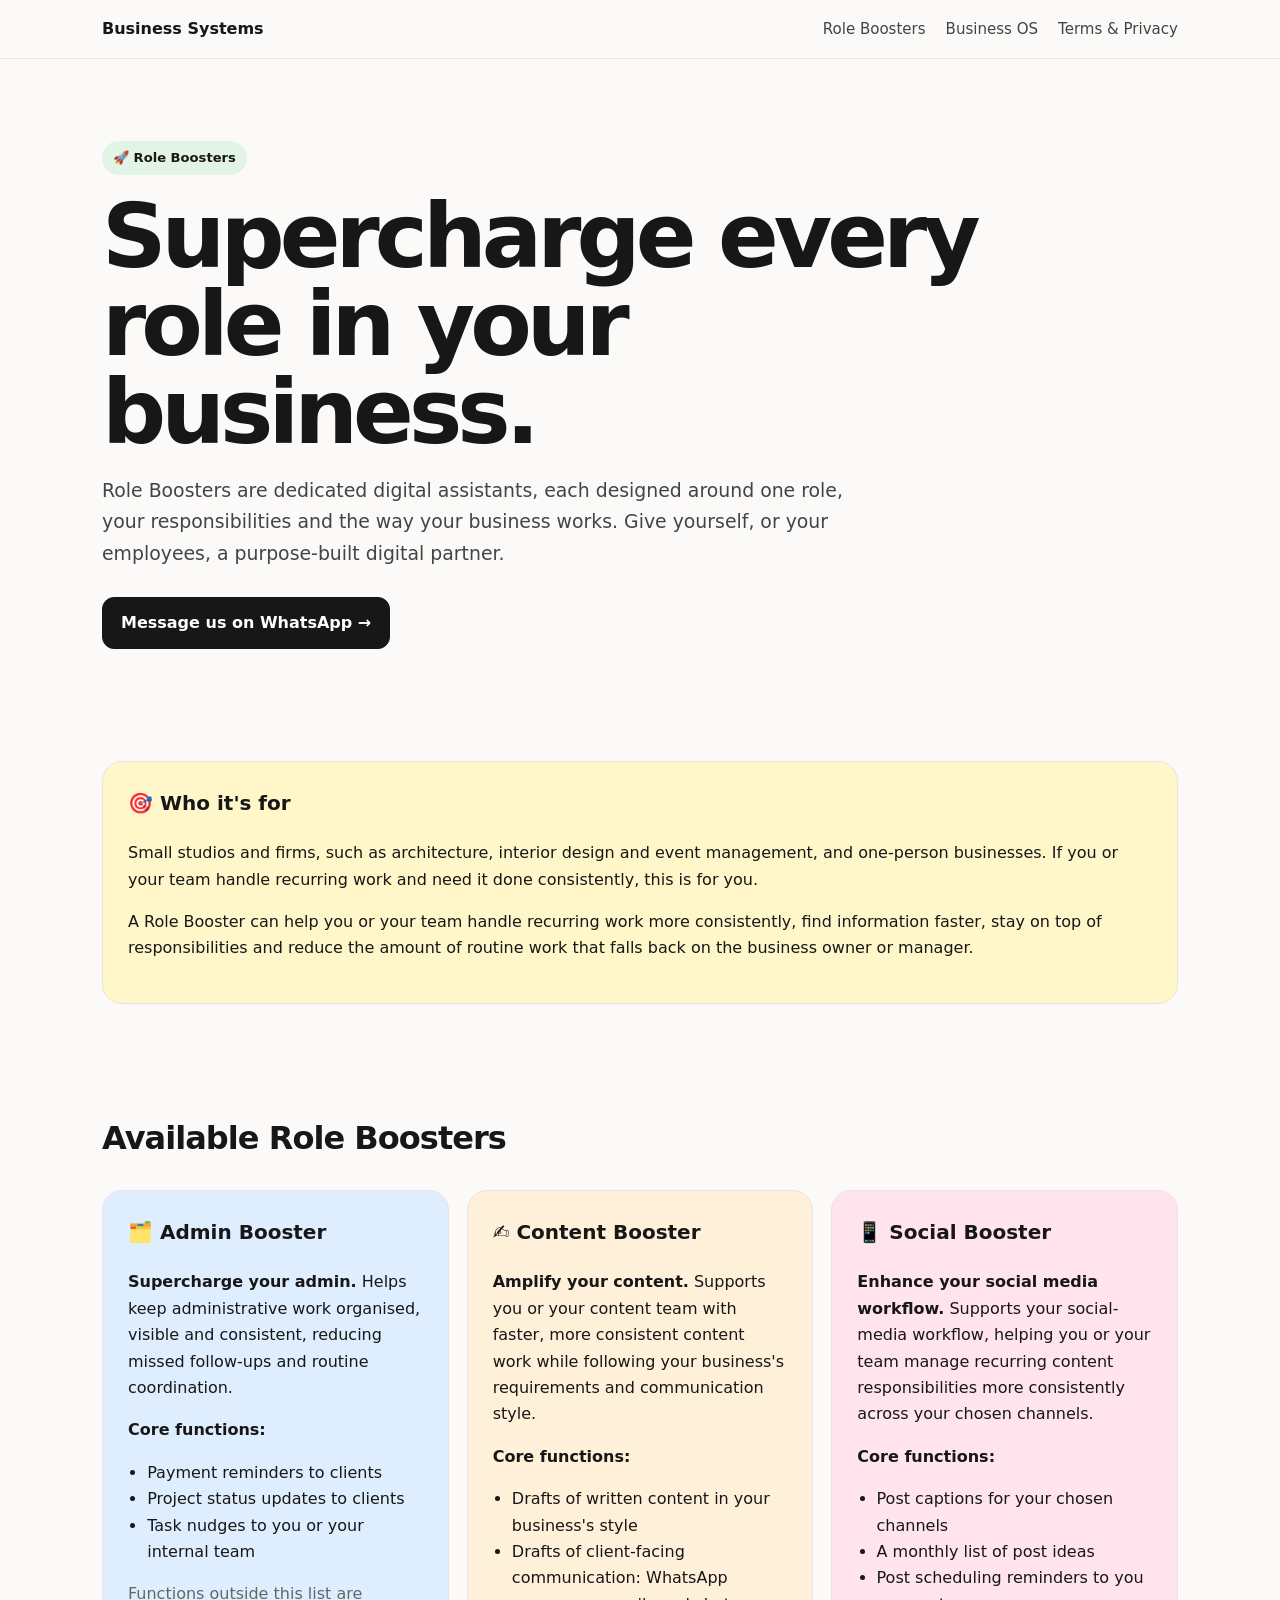
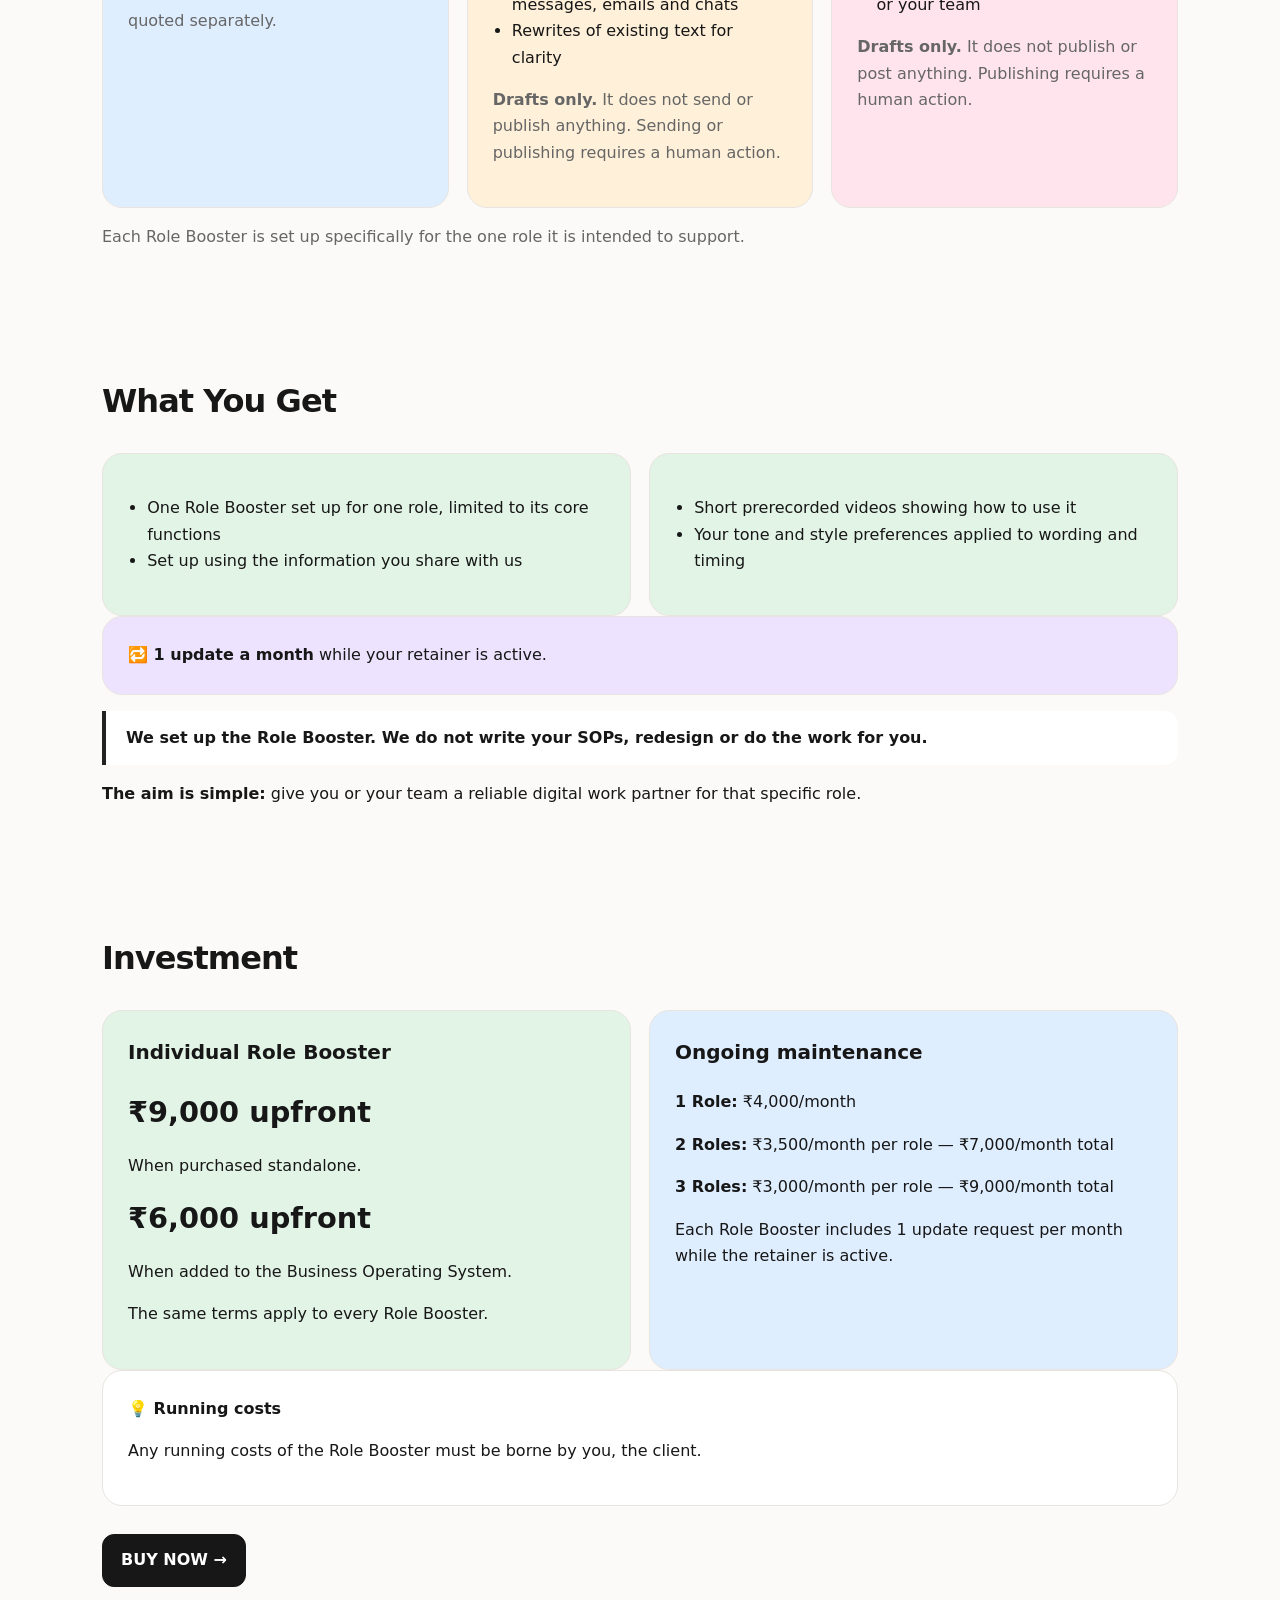
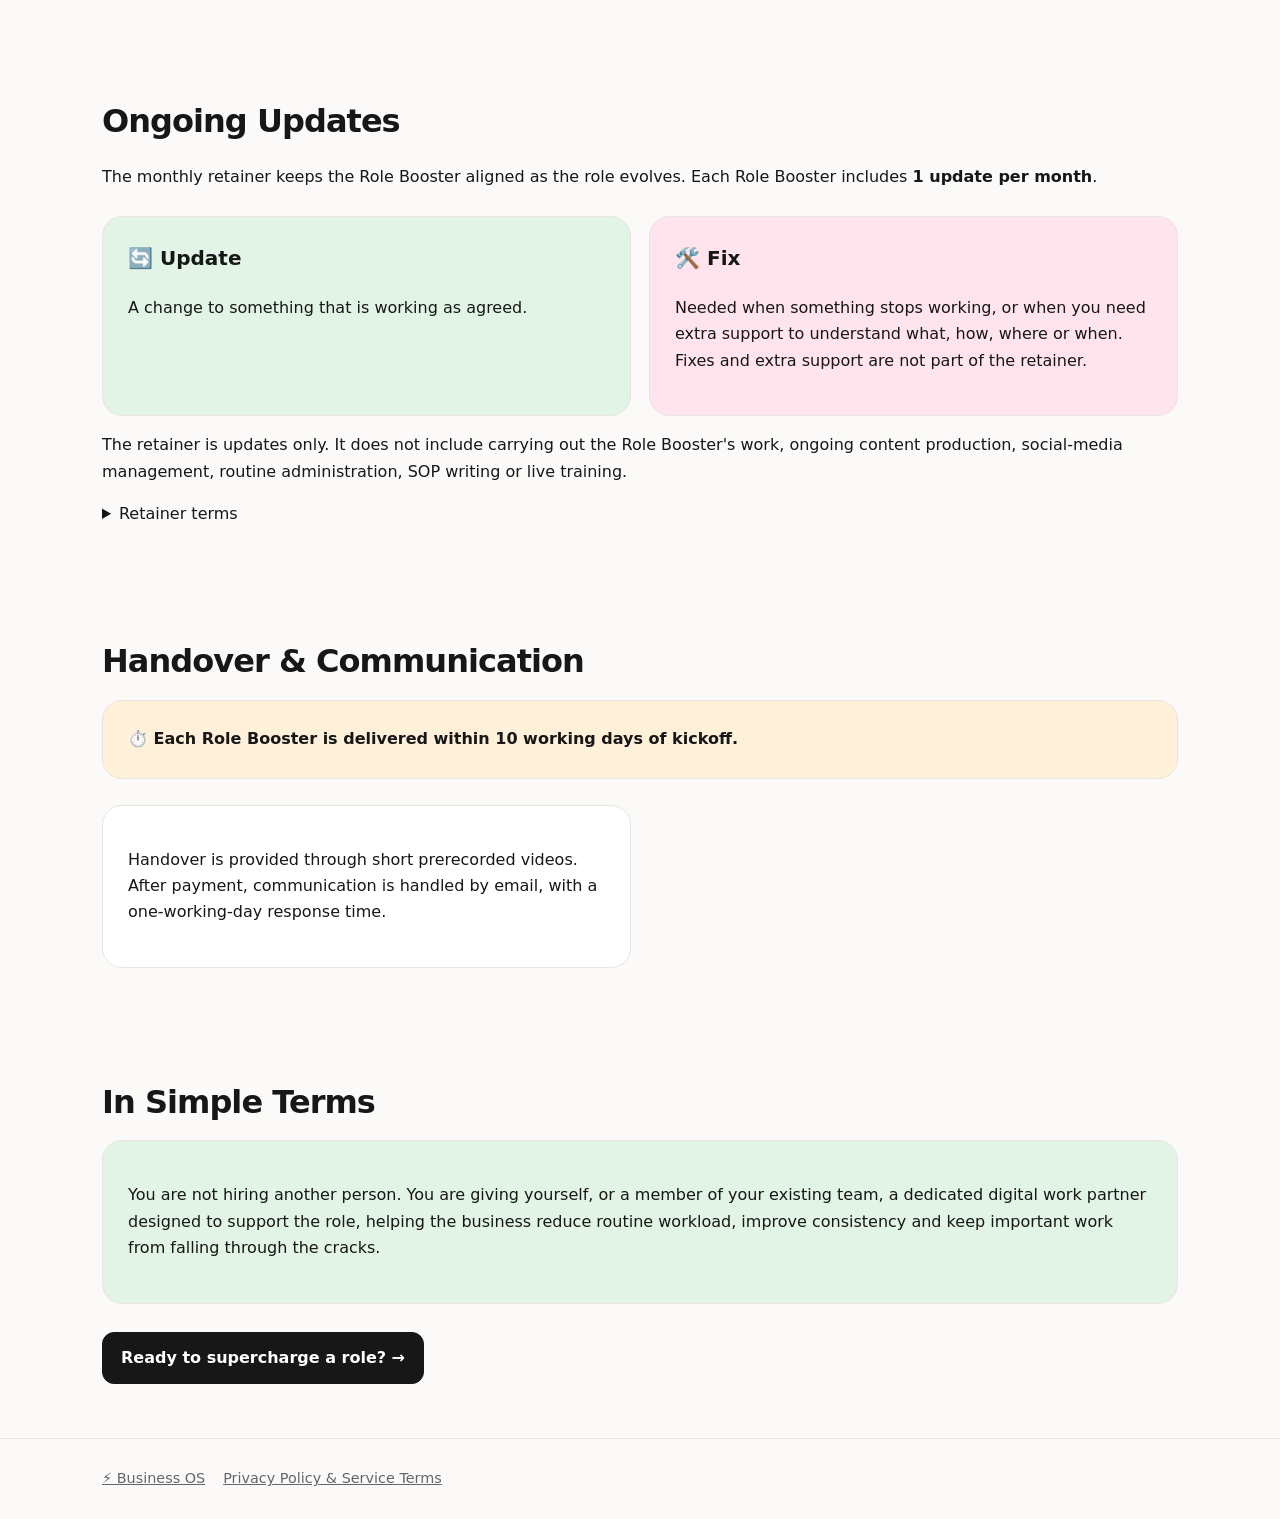
==== role-boosters.html @ ece938fb "Add files via upload" ====
<!doctype html><html lang="en"><head><meta charset="utf-8"><meta name="viewport" content="width=device-width,initial-scale=1"><title>Role Boosters</title><link rel="stylesheet" href="styles.css"></head><body>
<nav><div class="nav"><a class="brand" href="index.html">Business Systems</a><div class="links"><a href="role-boosters.html">Role Boosters</a><a href="business-os.html">Business OS</a><a href="terms-privacy.html">Terms & Privacy</a></div></div></nav><main><div class="wrap">
<section class="hero"><span class="eyebrow">🚀 Role Boosters</span><h1>Supercharge every role in your business.</h1><p>Role Boosters are dedicated digital assistants, each designed around one role, your responsibilities and the way your business works. Give yourself, or your employees, a purpose-built digital partner.</p><div class="actions"><a class="btn" href="https://wa.me/919288174504?text=Hey%20Leah,%20I%20am%20interested%20in%20Role%20Boosters">Message us on WhatsApp →</a></div></section>
<section><div class="card tint-yellow"><h3>🎯 Who it's for</h3><p>Small studios and firms, such as architecture, interior design and event management, and one-person businesses. If you or your team handle recurring work and need it done consistently, this is for you.</p><p>A Role Booster can help you or your team handle recurring work more consistently, find information faster, stay on top of responsibilities and reduce the amount of routine work that falls back on the business owner or manager.</p></div></section>
<section><h2 class="section-title">Available Role Boosters</h2><div class="grid"><article class="card tint-blue"><h3>🗂️ Admin Booster</h3><p><strong>Supercharge your admin.</strong> Helps keep administrative work organised, visible and consistent, reducing missed follow-ups and routine coordination.</p><strong>Core functions:</strong><ul><li>Payment reminders to clients</li><li>Project status updates to clients</li><li>Task nudges to you or your internal team</li></ul><p class="muted">Functions outside this list are quoted separately.</p></article><article class="card tint-orange"><h3>✍️ Content Booster</h3><p><strong>Amplify your content.</strong> Supports you or your content team with faster, more consistent content work while following your business's requirements and communication style.</p><strong>Core functions:</strong><ul><li>Drafts of written content in your business's style</li><li>Drafts of client-facing communication: WhatsApp messages, emails and chats</li><li>Rewrites of existing text for clarity</li></ul><p class="muted"><strong>Drafts only.</strong> It does not send or publish anything. Sending or publishing requires a human action.</p></article><article class="card tint-pink"><h3>📱 Social Booster</h3><p><strong>Enhance your social media workflow.</strong> Supports your social-media workflow, helping you or your team manage recurring content responsibilities more consistently across your chosen channels.</p><strong>Core functions:</strong><ul><li>Post captions for your chosen channels</li><li>A monthly list of post ideas</li><li>Post scheduling reminders to you or your team</li></ul><p class="muted"><strong>Drafts only.</strong> It does not publish or post anything. Publishing requires a human action.</p></article></div><p class="muted">Each Role Booster is set up specifically for the one role it is intended to support.</p></section>
<section><h2 class="section-title">What You Get</h2><div class="grid two"><div class="card tint-green"><ul><li>One Role Booster set up for one role, limited to its core functions</li><li>Set up using the information you share with us</li></ul></div><div class="card tint-green"><ul><li>Short prerecorded videos showing how to use it</li><li>Your tone and style preferences applied to wording and timing</li></ul></div></div><div class="card tint-purple"><strong>🔁 1 update a month</strong> while your retainer is active.</div><p class="quote">We set up the Role Booster. We do not write your SOPs, redesign or do the work for you.</p><p><strong>The aim is simple:</strong> give you or your team a reliable digital work partner for that specific role.</p></section>
<section><h2 class="section-title">Investment</h2><div class="grid two"><div class="card tint-green"><h3>Individual Role Booster</h3><div class="price">₹9,000 upfront</div><p>When purchased standalone.</p><div class="price">₹6,000 upfront</div><p>When added to the Business Operating System.</p><p>The same terms apply to every Role Booster.</p></div><div class="card tint-blue"><h3>Ongoing maintenance</h3><p><strong>1 Role:</strong> ₹4,000/month</p><p><strong>2 Roles:</strong> ₹3,500/month per role — ₹7,000/month total</p><p><strong>3 Roles:</strong> ₹3,000/month per role — ₹9,000/month total</p><p>Each Role Booster includes 1 update request per month while the retainer is active.</p></div></div><div class="card"><strong>💡 Running costs</strong><p>Any running costs of the Role Booster must be borne by you, the client.</p></div><div class="actions"><a class="btn" href="https://wa.me/919288174504?text=Hey%20Leah,%20I%20want%20to%20buy%20a%20Role%20Booster">BUY NOW →</a></div></section>
<section><h2 class="section-title">Ongoing Updates</h2><p>The monthly retainer keeps the Role Booster aligned as the role evolves. Each Role Booster includes <strong>1 update per month</strong>.</p><div class="grid two"><div class="card tint-green"><h3>🔄 Update</h3><p>A change to something that is working as agreed.</p></div><div class="card tint-pink"><h3>🛠️ Fix</h3><p>Needed when something stops working, or when you need extra support to understand what, how, where or when. Fixes and extra support are not part of the retainer.</p></div></div><p>The retainer is updates only. It does not include carrying out the Role Booster's work, ongoing content production, social-media management, routine administration, SOP writing or live training.</p><details><summary>Retainer terms</summary><ul><li>Mandatory for the duration, not optional.</li><li>Prepaid monthly on the fifteenth day of the previous calendar month. Final due date: 25th day of the previous calendar month.</li><li>Updates pause while payment is outstanding.</li><li>Fixes and extra support: charged hourly, pre-booked and prepaid.</li></ul></details></section>
<section><h2 class="section-title">Handover & Communication</h2><div class="card tint-orange"><strong>⏱️ Each Role Booster is delivered within 10 working days of kickoff.</strong></div><div class="grid two"><div class="card"><p>Handover is provided through short prerecorded videos. After payment, communication is handled by email, with a one-working-day response time.</p></div></div></section>
<section><h2 class="section-title">In Simple Terms</h2><div class="card tint-green"><p>You are not hiring another person. You are giving yourself, or a member of your existing team, a dedicated digital work partner designed to support the role, helping the business reduce routine workload, improve consistency and keep important work from falling through the cracks.</p></div><div class="actions"><a class="btn" href="https://wa.me/919288174504?text=Hey%20Leah,%20I%20am%20interested%20in%20Role%20Boosters">Ready to supercharge a role? →</a></div></section>
</div></main><footer><div class="wrap"><div class="footer-links"><a href="business-os.html">⚡ Business OS</a><a href="terms-privacy.html">Privacy Policy & Service Terms</a></div></div></footer></body></html>
---- styles.css ----
:root{--ink:#171717;--muted:#666;--bg:#fbfaf8;--card:#fff;--line:#e8e4df;--blue:#dfeeff;--purple:#eee3ff;--green:#e2f4e6;--orange:#fff0d9;--pink:#ffe4ee;--yellow:#fff6c9;--red:#ffe1e1;--max:1120px}
*{box-sizing:border-box}html{scroll-behavior:smooth}body{margin:0;background:var(--bg);color:var(--ink);font-family:Inter,ui-sans-serif,system-ui,-apple-system,BlinkMacSystemFont,"Segoe UI",sans-serif;line-height:1.65}a{color:inherit}nav{position:sticky;top:0;z-index:10;background:rgba(251,250,248,.94);backdrop-filter:blur(12px);border-bottom:1px solid var(--line)}.nav{max-width:var(--max);margin:auto;padding:16px 22px;display:flex;align-items:center;justify-content:space-between;gap:20px}.brand{font-weight:800;text-decoration:none}.links{display:flex;gap:20px;flex-wrap:wrap;font-size:.94rem}.links a{text-decoration:none;color:#444}.links a:hover{text-decoration:underline}.wrap{max-width:var(--max);margin:auto;padding:0 22px}.hero{padding:82px 0 58px}.eyebrow{display:inline-block;padding:6px 11px;border-radius:999px;background:var(--green);font-weight:700;font-size:.82rem}.hero h1{font-size:clamp(2.7rem,7vw,5.7rem);line-height:.98;letter-spacing:-.055em;max-width:900px;margin:18px 0}.hero p{font-size:1.18rem;max-width:760px;color:#444}.actions{display:flex;gap:12px;flex-wrap:wrap;margin-top:28px}.btn{display:inline-block;padding:12px 18px;border-radius:12px;text-decoration:none;font-weight:750;border:1px solid var(--ink);background:var(--ink);color:white}.btn.alt{background:white;color:var(--ink)}section{padding:54px 0}.section-title{font-size:2rem;letter-spacing:-.03em;margin:0 0 12px}.section-lead{color:var(--muted);max-width:760px}.grid{display:grid;grid-template-columns:repeat(3,1fr);gap:18px;margin-top:26px}.grid.two{grid-template-columns:repeat(2,1fr)}.card{background:var(--card);border:1px solid var(--line);border-radius:20px;padding:25px}.card h3{margin-top:0;font-size:1.25rem}.tint-blue{background:var(--blue)}.tint-purple{background:var(--purple)}.tint-green{background:var(--green)}.tint-orange{background:var(--orange)}.tint-pink{background:var(--pink)}.tint-yellow{background:var(--yellow)}.tint-red{background:var(--red)}.pill{font-size:.8rem;font-weight:800;text-transform:uppercase;letter-spacing:.08em;color:#555}.price{font-size:1.8rem;font-weight:850;margin:.25rem 0}.muted{color:var(--muted)}ul{padding-left:1.2rem}.quote{border-left:4px solid #222;padding:14px 20px;background:white;border-radius:0 14px 14px 0;font-weight:650}.compare{width:100%;border-collapse:collapse;margin-top:22px;background:white;border:1px solid var(--line);border-radius:16px;overflow:hidden}.compare th,.compare td{text-align:left;padding:15px;border-bottom:1px solid var(--line);vertical-align:top}.compare th{background:#f4f1ed}.faq details{background:white;border:1px solid var(--line);border-radius:14px;padding:16px 18px;margin:10px 0}.faq summary{cursor:pointer;font-weight:750}.cta{padding:44px;border-radius:26px;background:var(--ink);color:white}.cta p{color:#ddd}.cta .btn{background:white;color:var(--ink);border-color:white}footer{border-top:1px solid var(--line);padding:28px 0;color:var(--muted);font-size:.9rem}.footer-links{display:flex;gap:18px;flex-wrap:wrap}@media(max-width:760px){.links{gap:10px;font-size:.84rem}.hero{padding-top:55px}.grid,.grid.two{grid-template-columns:1fr}.card{padding:21px}.compare{font-size:.9rem}.compare th,.compare td{padding:11px}}
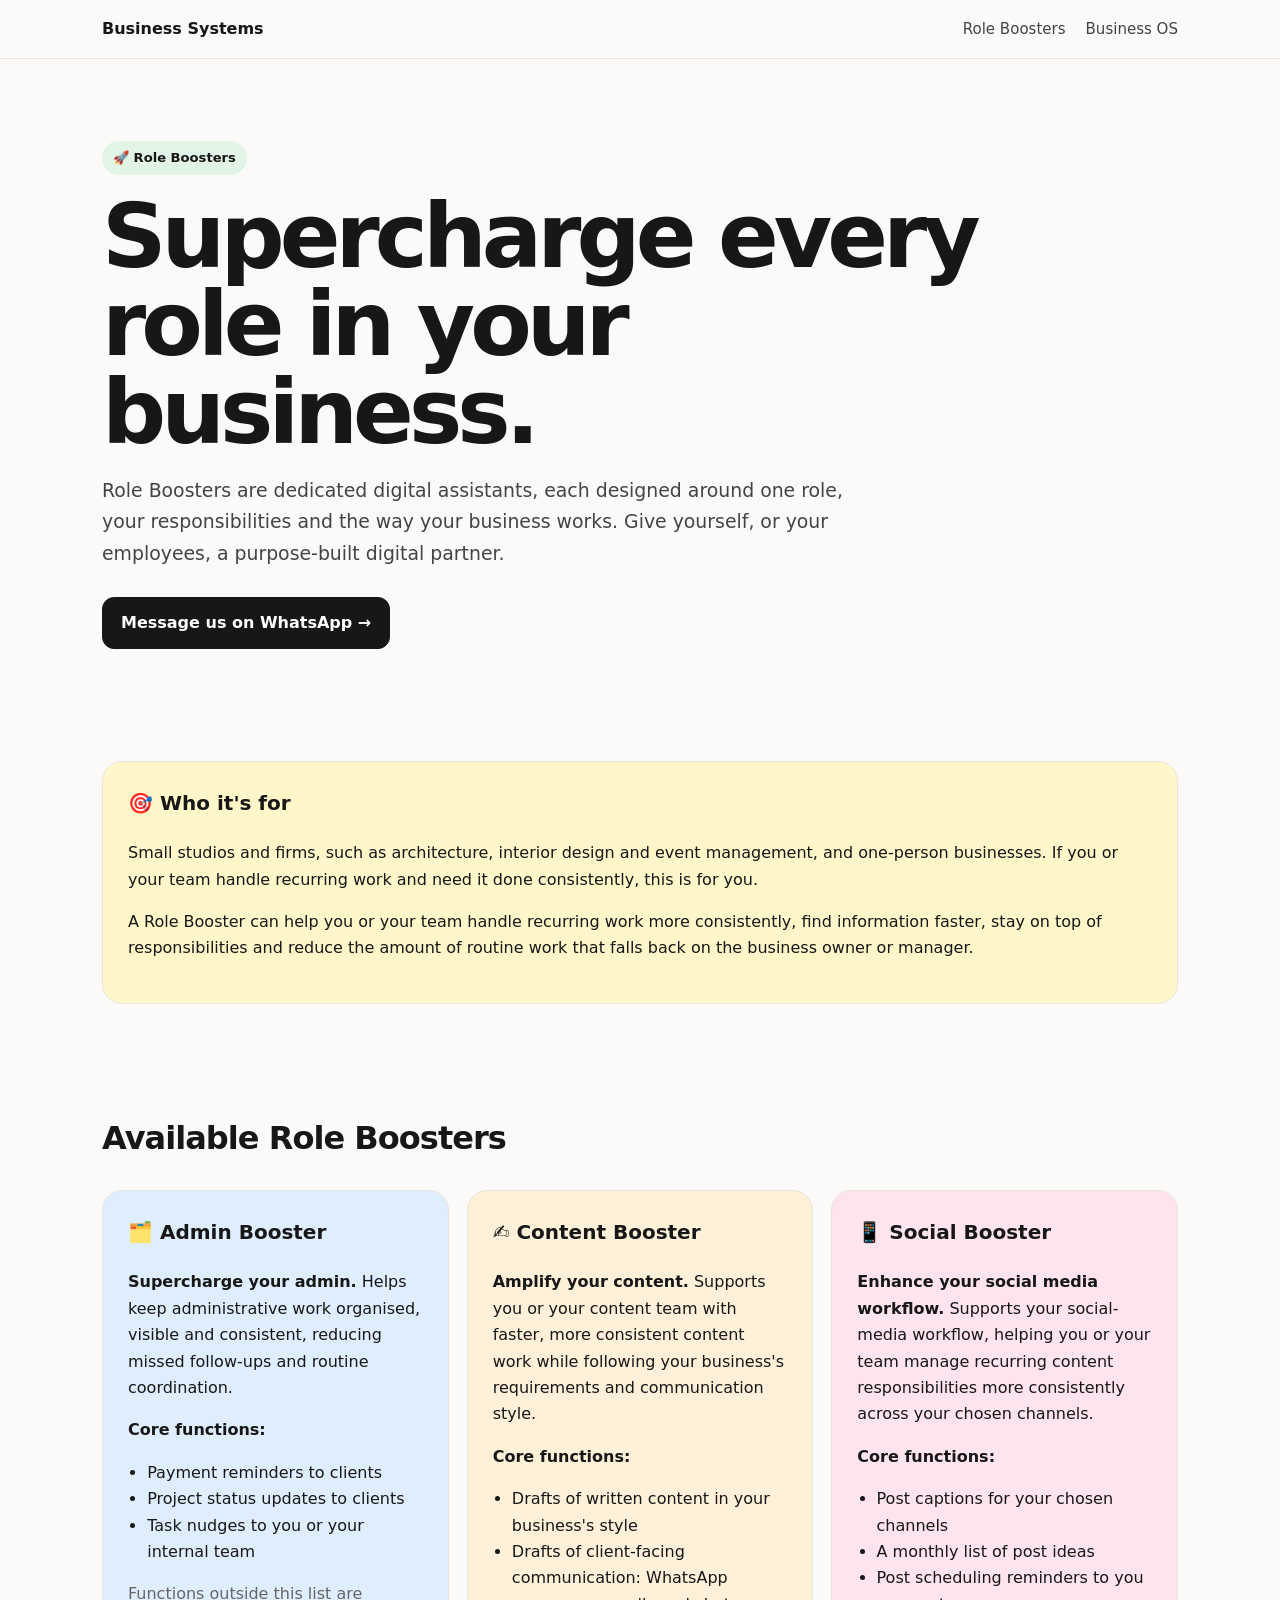
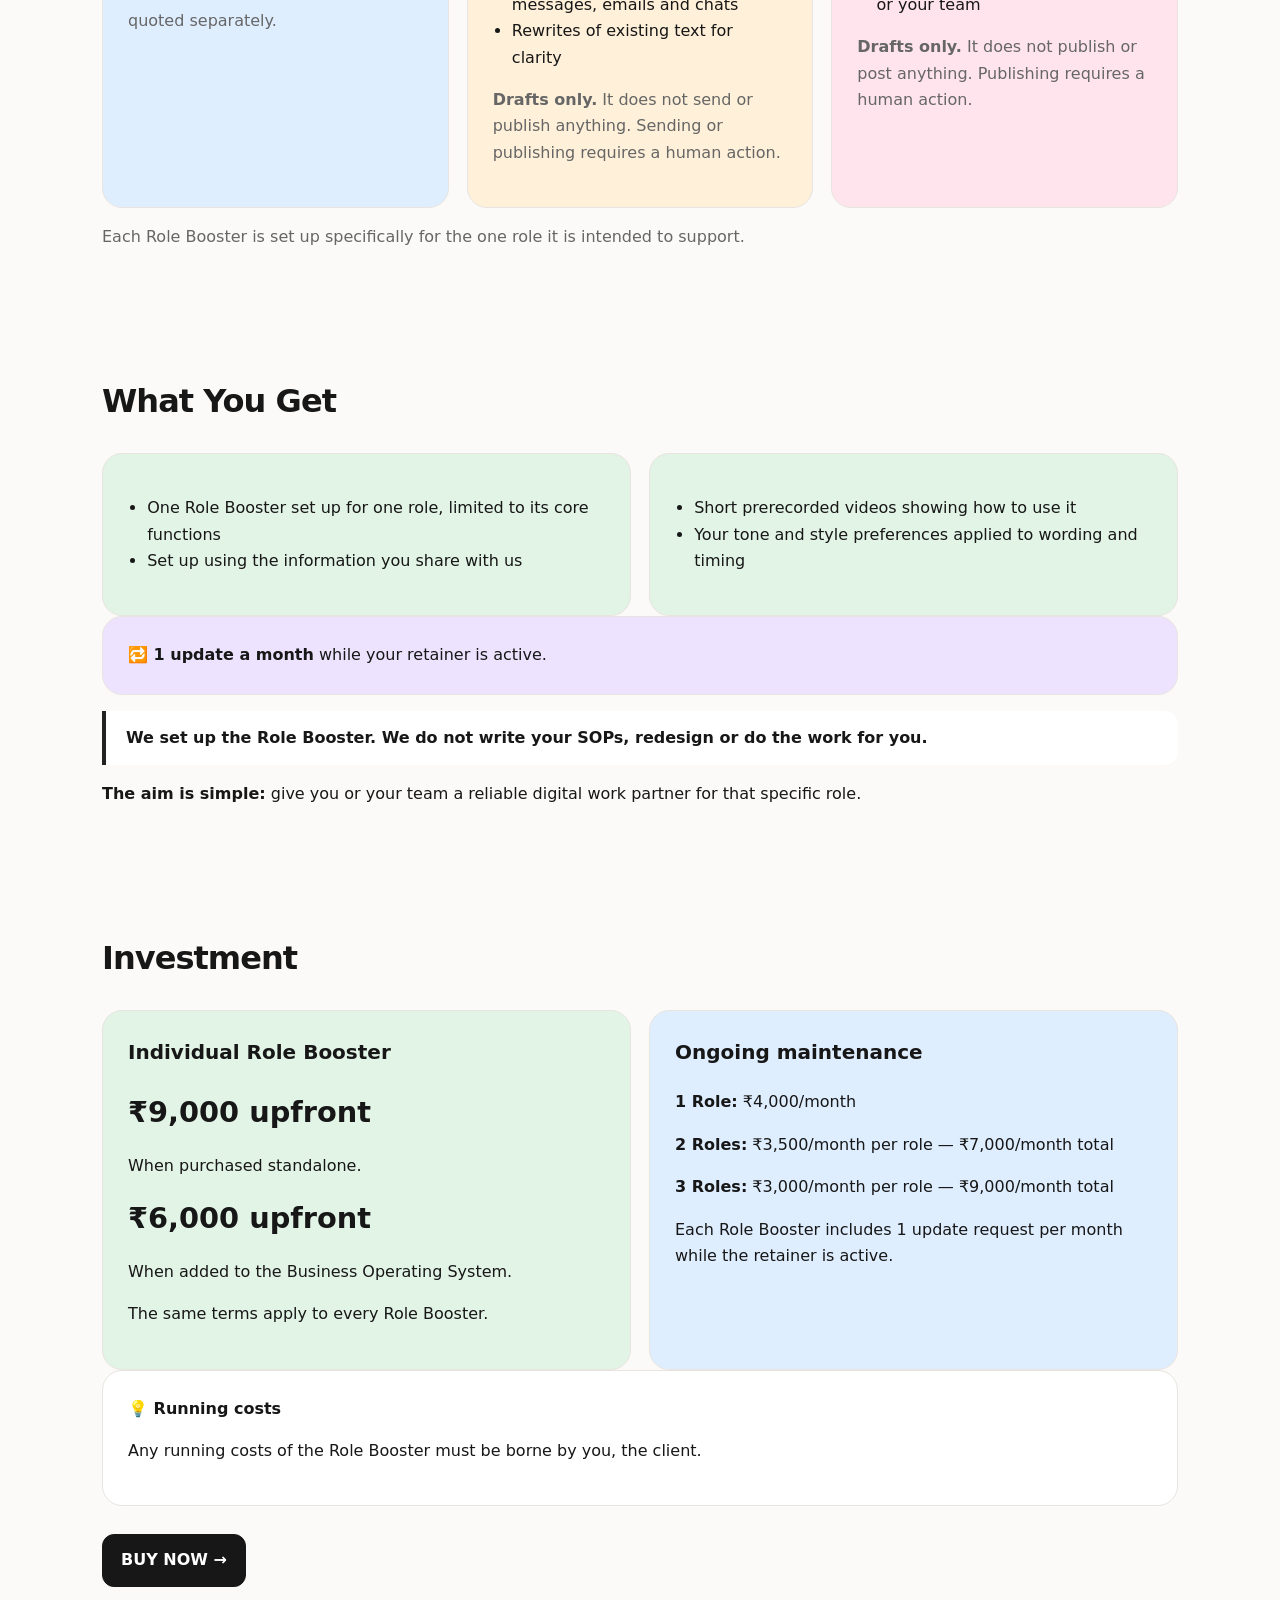
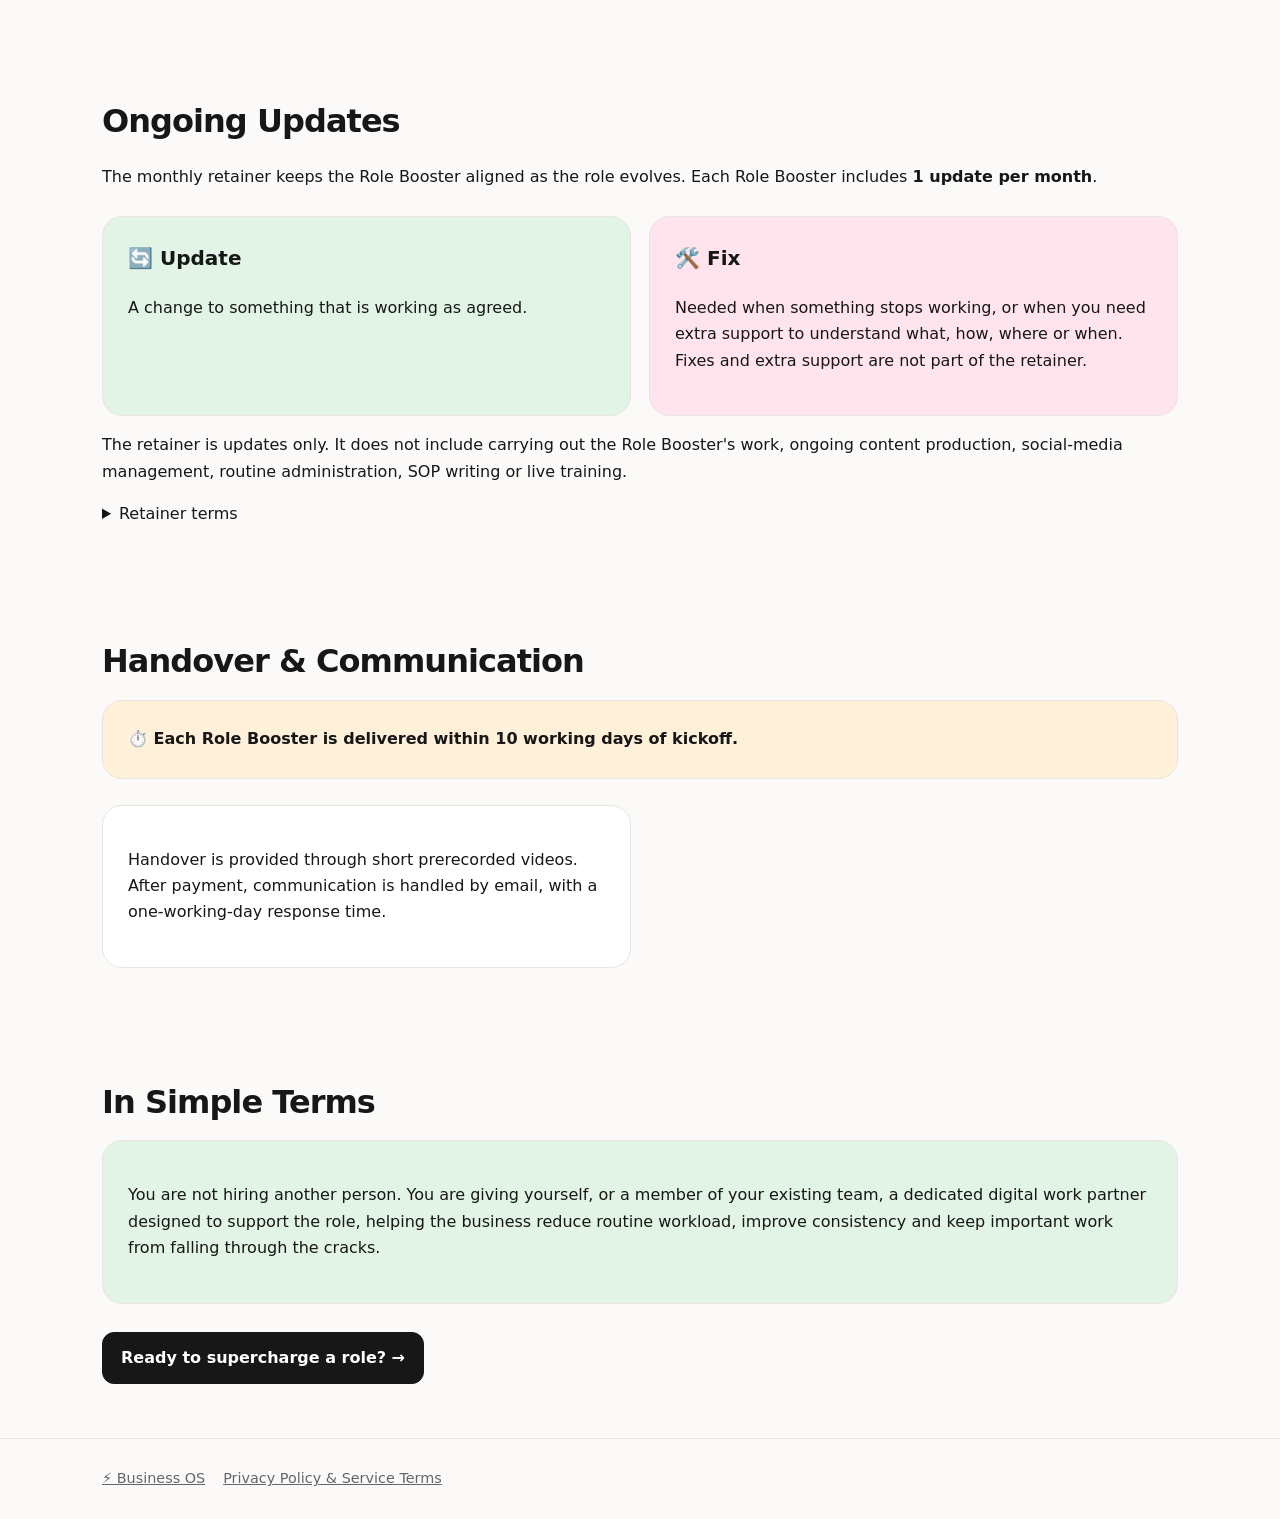
==== commit a8175eb7: "Update role-boosters.html" ====
--- a/role-boosters.html
+++ b/role-boosters.html
@@ -1,5 +1,5 @@
 <!doctype html><html lang="en"><head><meta charset="utf-8"><meta name="viewport" content="width=device-width,initial-scale=1"><title>Role Boosters</title><link rel="stylesheet" href="styles.css"></head><body>
-<nav><div class="nav"><a class="brand" href="index.html">Business Systems</a><div class="links"><a href="role-boosters.html">Role Boosters</a><a href="business-os.html">Business OS</a><a href="terms-privacy.html">Terms & Privacy</a></div></div></nav><main><div class="wrap">
+<nav><div class="nav"><a class="brand" href="index.html">Business Systems</a><div class="links"><a href="role-boosters.html">Role Boosters</a><a href="business-os.html">Business OS</a></div></div></nav><main><div class="wrap">
 <section class="hero"><span class="eyebrow">🚀 Role Boosters</span><h1>Supercharge every role in your business.</h1><p>Role Boosters are dedicated digital assistants, each designed around one role, your responsibilities and the way your business works. Give yourself, or your employees, a purpose-built digital partner.</p><div class="actions"><a class="btn" href="https://wa.me/919288174504?text=Hey%20Leah,%20I%20am%20interested%20in%20Role%20Boosters">Message us on WhatsApp →</a></div></section>
 <section><div class="card tint-yellow"><h3>🎯 Who it's for</h3><p>Small studios and firms, such as architecture, interior design and event management, and one-person businesses. If you or your team handle recurring work and need it done consistently, this is for you.</p><p>A Role Booster can help you or your team handle recurring work more consistently, find information faster, stay on top of responsibilities and reduce the amount of routine work that falls back on the business owner or manager.</p></div></section>
 <section><h2 class="section-title">Available Role Boosters</h2><div class="grid"><article class="card tint-blue"><h3>🗂️ Admin Booster</h3><p><strong>Supercharge your admin.</strong> Helps keep administrative work organised, visible and consistent, reducing missed follow-ups and routine coordination.</p><strong>Core functions:</strong><ul><li>Payment reminders to clients</li><li>Project status updates to clients</li><li>Task nudges to you or your internal team</li></ul><p class="muted">Functions outside this list are quoted separately.</p></article><article class="card tint-orange"><h3>✍️ Content Booster</h3><p><strong>Amplify your content.</strong> Supports you or your content team with faster, more consistent content work while following your business's requirements and communication style.</p><strong>Core functions:</strong><ul><li>Drafts of written content in your business's style</li><li>Drafts of client-facing communication: WhatsApp messages, emails and chats</li><li>Rewrites of existing text for clarity</li></ul><p class="muted"><strong>Drafts only.</strong> It does not send or publish anything. Sending or publishing requires a human action.</p></article><article class="card tint-pink"><h3>📱 Social Booster</h3><p><strong>Enhance your social media workflow.</strong> Supports your social-media workflow, helping you or your team manage recurring content responsibilities more consistently across your chosen channels.</p><strong>Core functions:</strong><ul><li>Post captions for your chosen channels</li><li>A monthly list of post ideas</li><li>Post scheduling reminders to you or your team</li></ul><p class="muted"><strong>Drafts only.</strong> It does not publish or post anything. Publishing requires a human action.</p></article></div><p class="muted">Each Role Booster is set up specifically for the one role it is intended to support.</p></section>
